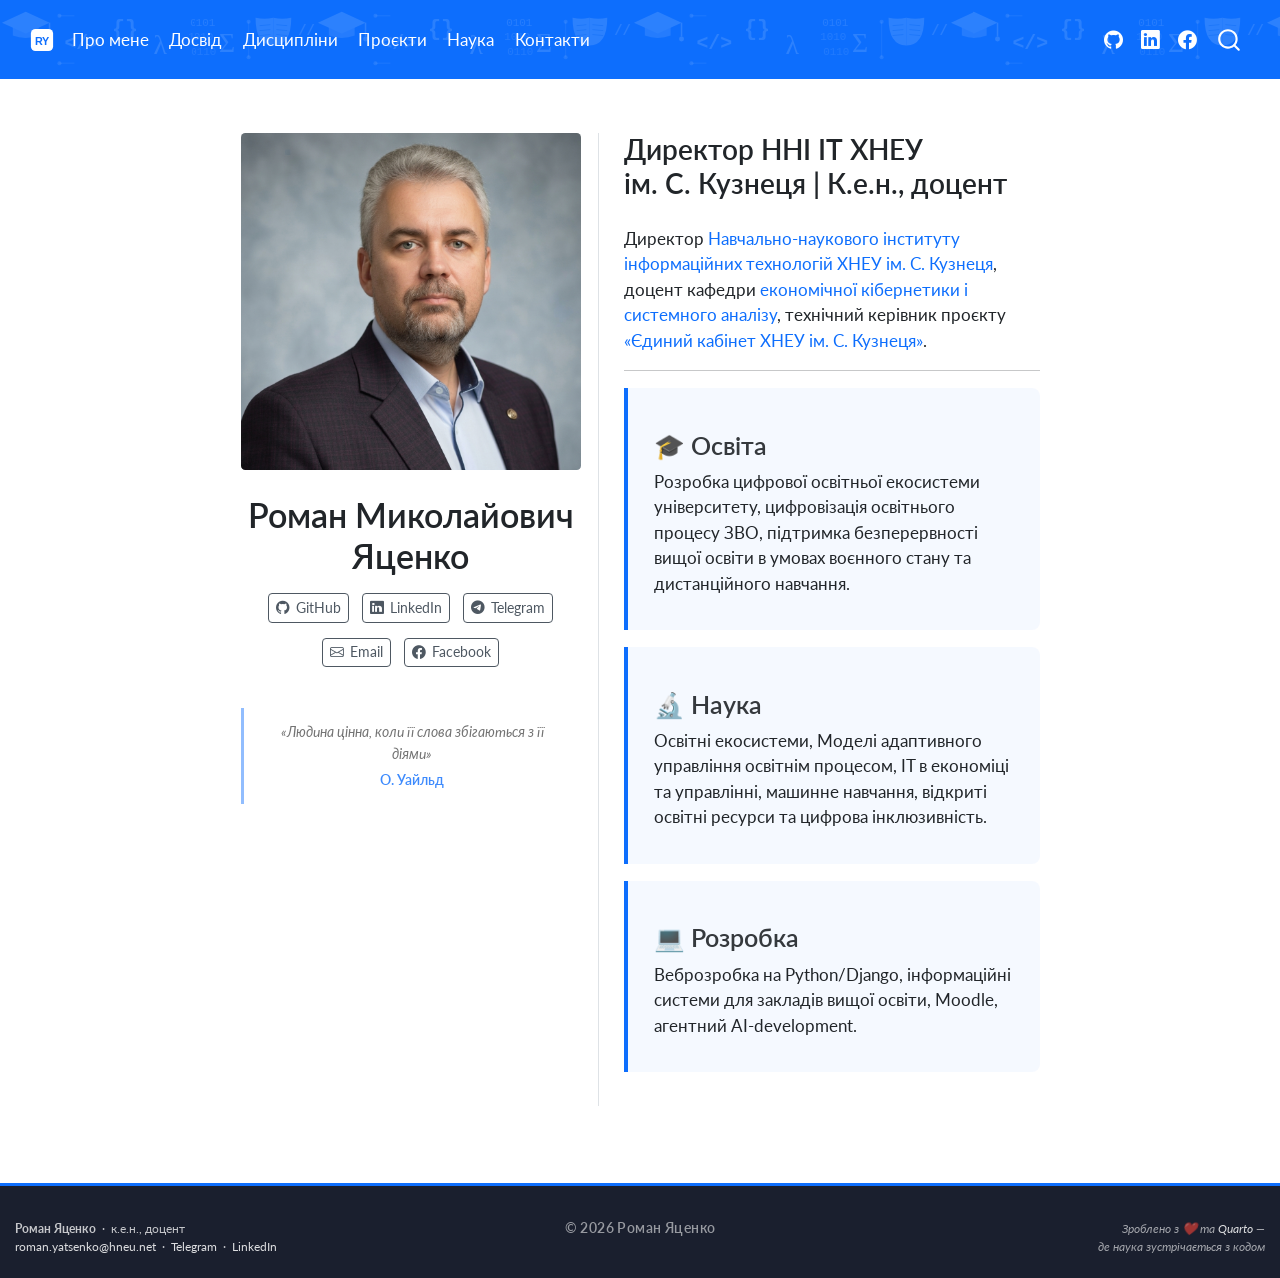
==== index.html @ ebd6c69d "Built site for gh-pages" ====
<!DOCTYPE html>
<html xmlns="http://www.w3.org/1999/xhtml" lang="uk" xml:lang="uk"><head>

<meta charset="utf-8">
<meta name="generator" content="quarto-1.9.37">

<meta name="viewport" content="width=device-width, initial-scale=1.0, user-scalable=yes">


<title>Роман Миколайович Яценко – Роман Яценко</title>
<style>
/* Default styles provided by pandoc.
** See https://pandoc.org/MANUAL.html#variables-for-html for config info.
*/
code{white-space: pre-wrap;}
span.smallcaps{font-variant: small-caps;}
div.columns{display: flex; gap: min(4vw, 1.5em);}
div.column{flex: auto; overflow-x: auto;}
div.hanging-indent{margin-left: 1.5em; text-indent: -1.5em;}
ul.task-list{list-style: none;}
ul.task-list li input[type="checkbox"] {
  width: 0.8em;
  margin: 0 0.8em 0.2em -1em; /* quarto-specific, see https://github.com/quarto-dev/quarto-cli/issues/4556 */ 
  vertical-align: middle;
}
</style>


<script src="site_libs/quarto-nav/quarto-nav.js"></script>
<script src="site_libs/quarto-nav/headroom.min.js"></script>
<script src="site_libs/clipboard/clipboard.min.js"></script>
<script src="site_libs/quarto-search/autocomplete.umd.js"></script>
<script src="site_libs/quarto-search/fuse.min.js"></script>
<script src="site_libs/quarto-search/quarto-search.js"></script>
<meta name="quarto:offset" content="./">
<link href="./images/favicon.ico" rel="icon">
<script src="site_libs/quarto-html/quarto.js" type="module"></script>
<script src="site_libs/quarto-html/tabsets/tabsets.js" type="module"></script>
<script src="site_libs/quarto-html/popper.min.js"></script>
<script src="site_libs/quarto-html/tippy.umd.min.js"></script>
<link href="site_libs/quarto-html/tippy.css" rel="stylesheet">
<link href="site_libs/quarto-html/quarto-syntax-highlighting-e365b28d8a0182811adae2bd819f4b55.css" rel="stylesheet" id="quarto-text-highlighting-styles">
<script src="site_libs/bootstrap/bootstrap.min.js"></script>
<link href="site_libs/bootstrap/bootstrap-icons.css" rel="stylesheet">
<link href="site_libs/bootstrap/bootstrap-8e71f8044c727b47e239a73b9595a0a5.min.css" rel="stylesheet" append-hash="true" id="quarto-bootstrap" data-mode="light">
<script id="quarto-search-options" type="application/json">{
  "location": "navbar",
  "copy-button": false,
  "collapse-after": 3,
  "panel-placement": "end",
  "type": "overlay",
  "limit": 50,
  "keyboard-shortcut": [
    "f",
    "/",
    "s"
  ],
  "show-item-context": false,
  "language": {
    "search-no-results-text": "No results",
    "search-matching-documents-text": "matching documents",
    "search-copy-link-title": "Copy link to search",
    "search-hide-matches-text": "Hide additional matches",
    "search-more-match-text": "more match in this document",
    "search-more-matches-text": "more matches in this document",
    "search-clear-button-title": "Clear",
    "search-text-placeholder": "",
    "search-detached-cancel-button-title": "Cancel",
    "search-submit-button-title": "Submit",
    "search-label": "Search"
  }
}</script>


</head>

<body class="nav-fixed fullcontent quarto-light">

<div id="quarto-search-results"></div>
  <header id="quarto-header" class="headroom fixed-top">
    <nav class="navbar navbar-expand-lg " data-bs-theme="dark">
      <div class="navbar-container container-fluid">
      <div class="navbar-brand-container mx-auto">
    <a href="./index.html" class="navbar-brand navbar-brand-logo">
    <img src="./images/logo.svg" alt="RY" class="navbar-logo light-content">
    <img src="./images/logo.svg" alt="RY" class="navbar-logo dark-content">
    </a>
  </div>
            <div id="quarto-search" class="" title="Search"></div>
          <button class="navbar-toggler" type="button" data-bs-toggle="collapse" data-bs-target="#navbarCollapse" aria-controls="navbarCollapse" role="menu" aria-expanded="false" aria-label="Toggle navigation" onclick="if (window.quartoToggleHeadroom) { window.quartoToggleHeadroom(); }">
  <span class="navbar-toggler-icon"></span>
</button>
          <div class="collapse navbar-collapse" id="navbarCollapse">
            <ul class="navbar-nav navbar-nav-scroll me-auto">
  <li class="nav-item">
    <a class="nav-link active" href="./index.html" aria-current="page"> 
<span class="menu-text">Про мене</span></a>
  </li>  
  <li class="nav-item">
    <a class="nav-link" href="./experience.html"> 
<span class="menu-text">Досвід</span></a>
  </li>  
  <li class="nav-item">
    <a class="nav-link" href="./teaching.html"> 
<span class="menu-text">Дисципліни</span></a>
  </li>  
  <li class="nav-item">
    <a class="nav-link" href="./projects.html"> 
<span class="menu-text">Проєкти</span></a>
  </li>  
  <li class="nav-item">
    <a class="nav-link" href="./science.html"> 
<span class="menu-text">Наука</span></a>
  </li>  
  <li class="nav-item">
    <a class="nav-link" href="./contacts.html"> 
<span class="menu-text">Контакти</span></a>
  </li>  
</ul>
            <ul class="navbar-nav navbar-nav-scroll ms-auto">
  <li class="nav-item compact">
    <a class="nav-link" href="https://github.com/roman-yatsenko"> <i class="bi bi-github" role="img">
</i> 
<span class="menu-text"></span></a>
  </li>  
  <li class="nav-item compact">
    <a class="nav-link" href="https://linkedin.com/in/yatsenkorm"> <i class="bi bi-linkedin" role="img">
</i> 
<span class="menu-text"></span></a>
  </li>  
  <li class="nav-item compact">
    <a class="nav-link" href="https://www.facebook.com/profile.php?id=61576990610124"> <i class="bi bi-facebook" role="img">
</i> 
<span class="menu-text"></span></a>
  </li>  
</ul>
          </div> <!-- /navcollapse -->
            <div class="quarto-navbar-tools">
</div>
      </div> <!-- /container-fluid -->
    </nav>
</header>
<!-- content -->
<div id="quarto-content" class="quarto-container page-columns page-rows-contents page-layout-article page-navbar">
<!-- sidebar -->
<!-- margin-sidebar -->
    
<!-- main -->
<div class="quarto-about-trestles">
  <div class="about-entity">
    <img src="images/avatar_light_site.png" class="about-image
  rounded " style="width: 20em;">
<header id="title-block-header" class="quarto-title-block default">
<div class="quarto-title">
<h1 class="title">Роман Миколайович Яценко</h1>
</div>
<div class="quarto-title-meta">
  </div>
</header>
    <div class="about-links">
  <a href="https://github.com/roman-yatsenko" class="about-link" rel="" target="">
    <i class="bi bi-github"></i>
     <span class="about-link-text">GitHub</span>
  </a>
  <a href="https://linkedin.com/in/yatsenkorm" class="about-link" rel="" target="">
    <i class="bi bi-linkedin"></i>
     <span class="about-link-text">LinkedIn</span>
  </a>
  <a href="https://t.me/YaRo_Kharkiv" class="about-link" rel="" target="">
    <i class="bi bi-telegram"></i>
     <span class="about-link-text">Telegram</span>
  </a>
  <a href="mailto:roman.yatsenko@hneu.net" class="about-link" rel="" target="">
    <i class="bi bi-envelope"></i>
     <span class="about-link-text">Email</span>
  </a>
  <a href="https://www.facebook.com/profile.php?id=61576990610124" class="about-link" rel="" target="">
    <i class="bi bi-facebook"></i>
     <span class="about-link-text">Facebook</span>
  </a>
</div>
  </div>
  <div class="about-contents"><main class="content" id="quarto-document-content">
<div class="sidebar-quote">
<p>«Людина цінна, коли її слова збігаються з її діями»</p>
<p>О. Уайльд</p>
</div>
<script>
document.addEventListener('DOMContentLoaded', function () {
  var quote = document.querySelector('.sidebar-quote');
  var links = document.querySelector('.about-links');
  if (quote && links) {
    links.after(quote);
  }
});
</script>
<section id="директор-нні-іт-хнеу-ім.-с.-кузнеця-к.е.н.-доцент" class="level2">
<h2 data-anchor-id="директор-нні-іт-хнеу-ім.-с.-кузнеця-к.е.н.-доцент">Директор ННІ ІТ ХНЕУ ім.&nbsp;С.&nbsp;Кузнеця | К.е.н., доцент</h2>
<p>Директор <a href="https://it.hneu.edu.ua/">Навчально-наукового інституту інформаційних технологій ХНЕУ ім. С. Кузнеця</a>, доцент кафедри <a href="https://ek.hneu.edu.ua/">економічної кібернетики і системного аналізу</a>, технічний керівник проєкту <a href="./projects.html">«Єдиний кабінет ХНЕУ ім. С. Кузнеця»</a>.</p>
<hr>
<section id="освіта" class="level3 activity-card">
<h3 data-anchor-id="освіта">🎓 Освіта</h3>
<p>Розробка цифрової освітньої екосистеми університету, цифровізація освітнього процесу ЗВО, підтримка безперервності вищої освіти в умовах воєнного стану та дистанційного навчання.</p>
</section>
<section id="наука" class="level3 activity-card">
<h3 data-anchor-id="наука">🔬 Наука</h3>
<p>Освітні екосистеми, Моделі адаптивного управління освітнім процесом, IT в економіці та управлінні, машинне навчання, відкриті освітні ресурси та цифрова інклюзивність.</p>
</section>
<section id="розробка" class="level3 activity-card">
<h3 data-anchor-id="розробка">💻 Розробка</h3>
<p>Веброзробка на Python/Django, інформаційні системи для закладів вищої освіти, Moodle, агентний AI-development.</p>
</section>


</section>
</main></div>
</div>
 <!-- /main -->
<script id="quarto-html-after-body" type="application/javascript">
  window.document.addEventListener("DOMContentLoaded", function (event) {
    const isCodeAnnotation = (el) => {
      for (const clz of el.classList) {
        if (clz.startsWith('code-annotation-')) {                     
          return true;
        }
      }
      return false;
    }
    const onCopySuccess = function(e) {
      // button target
      const button = e.trigger;
      // don't keep focus
      button.blur();
      // flash "checked"
      button.classList.add('code-copy-button-checked');
      var currentTitle = button.getAttribute("title");
      button.setAttribute("title", "Copied!");
      let tooltip;
      if (window.bootstrap) {
        button.setAttribute("data-bs-toggle", "tooltip");
        button.setAttribute("data-bs-placement", "left");
        button.setAttribute("data-bs-title", "Copied!");
        tooltip = new bootstrap.Tooltip(button, 
          { trigger: "manual", 
            customClass: "code-copy-button-tooltip",
            offset: [0, -8]});
        tooltip.show();    
      }
      setTimeout(function() {
        if (tooltip) {
          tooltip.hide();
          button.removeAttribute("data-bs-title");
          button.removeAttribute("data-bs-toggle");
          button.removeAttribute("data-bs-placement");
        }
        button.setAttribute("title", currentTitle);
        button.classList.remove('code-copy-button-checked');
      }, 1000);
      // clear code selection
      e.clearSelection();
    }
    const getTextToCopy = function(trigger) {
      const outerScaffold = trigger.parentElement.cloneNode(true);
      const codeEl = outerScaffold.querySelector('code');
      for (const childEl of codeEl.children) {
        if (isCodeAnnotation(childEl)) {
          childEl.remove();
        }
      }
      return codeEl.innerText;
    }
    const clipboard = new window.ClipboardJS('.code-copy-button:not([data-in-quarto-modal])', {
      text: getTextToCopy
    });
    clipboard.on('success', onCopySuccess);
    if (window.document.getElementById('quarto-embedded-source-code-modal')) {
      const clipboardModal = new window.ClipboardJS('.code-copy-button[data-in-quarto-modal]', {
        text: getTextToCopy,
        container: window.document.getElementById('quarto-embedded-source-code-modal')
      });
      clipboardModal.on('success', onCopySuccess);
    }
      var localhostRegex = new RegExp(/^(?:http|https):\/\/localhost\:?[0-9]*\//);
      var mailtoRegex = new RegExp(/^mailto:/);
        var filterRegex = new RegExp("https:\/\/roman-yatsenko\.github\.io\/");
      var isInternal = (href) => {
          return filterRegex.test(href) || localhostRegex.test(href) || mailtoRegex.test(href);
      }
      // Inspect non-navigation links and adorn them if external
     var links = window.document.querySelectorAll('a[href]:not(.nav-link):not(.navbar-brand):not(.toc-action):not(.sidebar-link):not(.sidebar-item-toggle):not(.pagination-link):not(.no-external):not([aria-hidden]):not(.dropdown-item):not(.quarto-navigation-tool):not(.about-link)');
      for (var i=0; i<links.length; i++) {
        const link = links[i];
        if (!isInternal(link.href)) {
          // undo the damage that might have been done by quarto-nav.js in the case of
          // links that we want to consider external
          if (link.dataset.originalHref !== undefined) {
            link.href = link.dataset.originalHref;
          }
        }
      }
    function tippyHover(el, contentFn, onTriggerFn, onUntriggerFn) {
      const config = {
        allowHTML: true,
        maxWidth: 500,
        delay: 100,
        arrow: false,
        appendTo: function(el) {
            return el.parentElement;
        },
        interactive: true,
        interactiveBorder: 10,
        theme: 'quarto',
        placement: 'bottom-start',
      };
      if (contentFn) {
        config.content = contentFn;
      }
      if (onTriggerFn) {
        config.onTrigger = onTriggerFn;
      }
      if (onUntriggerFn) {
        config.onUntrigger = onUntriggerFn;
      }
      window.tippy(el, config); 
    }
    const noterefs = window.document.querySelectorAll('a[role="doc-noteref"]');
    for (var i=0; i<noterefs.length; i++) {
      const ref = noterefs[i];
      tippyHover(ref, function() {
        // use id or data attribute instead here
        let href = ref.getAttribute('data-footnote-href') || ref.getAttribute('href');
        try { href = new URL(href).hash; } catch {}
        const id = href.replace(/^#\/?/, "");
        const note = window.document.getElementById(id);
        if (note) {
          return note.innerHTML;
        } else {
          return "";
        }
      });
    }
    const xrefs = window.document.querySelectorAll('a.quarto-xref');
    const processXRef = (id, note) => {
      // Strip column container classes
      const stripColumnClz = (el) => {
        el.classList.remove("page-full", "page-columns");
        if (el.children) {
          for (const child of el.children) {
            stripColumnClz(child);
          }
        }
      }
      stripColumnClz(note)
      if (id === null || id.startsWith('sec-')) {
        // Special case sections, only their first couple elements
        const container = document.createElement("div");
        if (note.children && note.children.length > 2) {
          container.appendChild(note.children[0].cloneNode(true));
          for (let i = 1; i < note.children.length; i++) {
            const child = note.children[i];
            if (child.tagName === "P" && child.innerText === "") {
              continue;
            } else {
              container.appendChild(child.cloneNode(true));
              break;
            }
          }
          if (window.Quarto?.typesetMath) {
            window.Quarto.typesetMath(container);
          }
          return container.innerHTML
        } else {
          if (window.Quarto?.typesetMath) {
            window.Quarto.typesetMath(note);
          }
          return note.innerHTML;
        }
      } else {
        // Remove any anchor links if they are present
        const anchorLink = note.querySelector('a.anchorjs-link');
        if (anchorLink) {
          anchorLink.remove();
        }
        if (window.Quarto?.typesetMath) {
          window.Quarto.typesetMath(note);
        }
        if (note.classList.contains("callout")) {
          return note.outerHTML;
        } else {
          return note.innerHTML;
        }
      }
    }
    for (var i=0; i<xrefs.length; i++) {
      const xref = xrefs[i];
      tippyHover(xref, undefined, function(instance) {
        instance.disable();
        let url = xref.getAttribute('href');
        let hash = undefined; 
        if (url.startsWith('#')) {
          hash = url;
        } else {
          try { hash = new URL(url).hash; } catch {}
        }
        if (hash) {
          const id = hash.replace(/^#\/?/, "");
          const note = window.document.getElementById(id);
          if (note !== null) {
            try {
              const html = processXRef(id, note.cloneNode(true));
              instance.setContent(html);
            } finally {
              instance.enable();
              instance.show();
            }
          } else {
            // See if we can fetch this
            fetch(url.split('#')[0])
            .then(res => res.text())
            .then(html => {
              const parser = new DOMParser();
              const htmlDoc = parser.parseFromString(html, "text/html");
              const note = htmlDoc.getElementById(id);
              if (note !== null) {
                const html = processXRef(id, note);
                instance.setContent(html);
              } 
            }).finally(() => {
              instance.enable();
              instance.show();
            });
          }
        } else {
          // See if we can fetch a full url (with no hash to target)
          // This is a special case and we should probably do some content thinning / targeting
          fetch(url)
          .then(res => res.text())
          .then(html => {
            const parser = new DOMParser();
            const htmlDoc = parser.parseFromString(html, "text/html");
            const note = htmlDoc.querySelector('main.content');
            if (note !== null) {
              // This should only happen for chapter cross references
              // (since there is no id in the URL)
              // remove the first header
              if (note.children.length > 0 && note.children[0].tagName === "HEADER") {
                note.children[0].remove();
              }
              const html = processXRef(null, note);
              instance.setContent(html);
            } 
          }).finally(() => {
            instance.enable();
            instance.show();
          });
        }
      }, function(instance) {
      });
    }
        let selectedAnnoteEl;
        const selectorForAnnotation = ( cell, annotation) => {
          let cellAttr = 'data-code-cell="' + cell + '"';
          let lineAttr = 'data-code-annotation="' +  annotation + '"';
          const selector = 'span[' + cellAttr + '][' + lineAttr + ']';
          return selector;
        }
        const selectCodeLines = (annoteEl) => {
          const doc = window.document;
          const targetCell = annoteEl.getAttribute("data-target-cell");
          const targetAnnotation = annoteEl.getAttribute("data-target-annotation");
          const annoteSpan = window.document.querySelector(selectorForAnnotation(targetCell, targetAnnotation));
          const lines = annoteSpan.getAttribute("data-code-lines").split(",");
          const lineIds = lines.map((line) => {
            return targetCell + "-" + line;
          })
          let top = null;
          let height = null;
          let parent = null;
          if (lineIds.length > 0) {
              //compute the position of the single el (top and bottom and make a div)
              const el = window.document.getElementById(lineIds[0]);
              top = el.offsetTop;
              height = el.offsetHeight;
              parent = el.parentElement.parentElement;
            if (lineIds.length > 1) {
              const lastEl = window.document.getElementById(lineIds[lineIds.length - 1]);
              const bottom = lastEl.offsetTop + lastEl.offsetHeight;
              height = bottom - top;
            }
            if (top !== null && height !== null && parent !== null) {
              // cook up a div (if necessary) and position it 
              let div = window.document.getElementById("code-annotation-line-highlight");
              if (div === null) {
                div = window.document.createElement("div");
                div.setAttribute("id", "code-annotation-line-highlight");
                div.style.position = 'absolute';
                parent.appendChild(div);
              }
              div.style.top = top - 2 + "px";
              div.style.height = height + 4 + "px";
              div.style.left = 0;
              let gutterDiv = window.document.getElementById("code-annotation-line-highlight-gutter");
              if (gutterDiv === null) {
                gutterDiv = window.document.createElement("div");
                gutterDiv.setAttribute("id", "code-annotation-line-highlight-gutter");
                gutterDiv.style.position = 'absolute';
                const codeCell = window.document.getElementById(targetCell);
                const gutter = codeCell.querySelector('.code-annotation-gutter');
                gutter.appendChild(gutterDiv);
              }
              gutterDiv.style.top = top - 2 + "px";
              gutterDiv.style.height = height + 4 + "px";
            }
            selectedAnnoteEl = annoteEl;
          }
        };
        const unselectCodeLines = () => {
          const elementsIds = ["code-annotation-line-highlight", "code-annotation-line-highlight-gutter"];
          elementsIds.forEach((elId) => {
            const div = window.document.getElementById(elId);
            if (div) {
              div.remove();
            }
          });
          selectedAnnoteEl = undefined;
        };
          // Handle positioning of the toggle
      window.addEventListener(
        "resize",
        throttle(() => {
          elRect = undefined;
          if (selectedAnnoteEl) {
            selectCodeLines(selectedAnnoteEl);
          }
        }, 10)
      );
      function throttle(fn, ms) {
      let throttle = false;
      let timer;
        return (...args) => {
          if(!throttle) { // first call gets through
              fn.apply(this, args);
              throttle = true;
          } else { // all the others get throttled
              if(timer) clearTimeout(timer); // cancel #2
              timer = setTimeout(() => {
                fn.apply(this, args);
                timer = throttle = false;
              }, ms);
          }
        };
      }
        // Attach click handler to the DT
        const annoteDls = window.document.querySelectorAll('dt[data-target-cell]');
        for (const annoteDlNode of annoteDls) {
          annoteDlNode.addEventListener('click', (event) => {
            const clickedEl = event.target;
            if (clickedEl !== selectedAnnoteEl) {
              unselectCodeLines();
              const activeEl = window.document.querySelector('dt[data-target-cell].code-annotation-active');
              if (activeEl) {
                activeEl.classList.remove('code-annotation-active');
              }
              selectCodeLines(clickedEl);
              clickedEl.classList.add('code-annotation-active');
            } else {
              // Unselect the line
              unselectCodeLines();
              clickedEl.classList.remove('code-annotation-active');
            }
          });
        }
    const findCites = (el) => {
      const parentEl = el.parentElement;
      if (parentEl) {
        const cites = parentEl.dataset.cites;
        if (cites) {
          return {
            el,
            cites: cites.split(' ')
          };
        } else {
          return findCites(el.parentElement)
        }
      } else {
        return undefined;
      }
    };
    var bibliorefs = window.document.querySelectorAll('a[role="doc-biblioref"]');
    for (var i=0; i<bibliorefs.length; i++) {
      const ref = bibliorefs[i];
      const citeInfo = findCites(ref);
      if (citeInfo) {
        tippyHover(citeInfo.el, function() {
          var popup = window.document.createElement('div');
          citeInfo.cites.forEach(function(cite) {
            var citeDiv = window.document.createElement('div');
            citeDiv.classList.add('hanging-indent');
            citeDiv.classList.add('csl-entry');
            var biblioDiv = window.document.getElementById('ref-' + cite);
            if (biblioDiv) {
              citeDiv.innerHTML = biblioDiv.innerHTML;
            }
            popup.appendChild(citeDiv);
          });
          return popup.innerHTML;
        });
      }
    }
  });
  </script>
</div> <!-- /content -->
<footer class="footer">
  <div class="nav-footer">
    <div class="nav-footer-left">
<p><strong>Роман Яценко</strong> &nbsp;·&nbsp; к.е.н., доцент <br> <a href="mailto:roman.yatsenko@hneu.net">roman.yatsenko@hneu.net</a> &nbsp;·&nbsp; <a href="https://t.me/YaRo_Kharkiv">Telegram</a> &nbsp;·&nbsp; <a href="https://linkedin.com/in/yatsenkorm">LinkedIn</a></p>
</div>   
    <div class="nav-footer-center">
<p>© 2026 Роман Яценко</p>
</div>
    <div class="nav-footer-right">
<p>Зроблено з ❤️ та <a href="https://quarto.org">Quarto</a> —<br>
<em>де наука зустрічається з кодом</em></p>
</div>
  </div>
</footer>




</body></html>
---- site_libs/quarto-html/tippy.css ----
.tippy-box[data-animation=fade][data-state=hidden]{opacity:0}[data-tippy-root]{max-width:calc(100vw - 10px)}.tippy-box{position:relative;background-color:#333;color:#fff;border-radius:4px;font-size:14px;line-height:1.4;white-space:normal;outline:0;transition-property:transform,visibility,opacity}.tippy-box[data-placement^=top]>.tippy-arrow{bottom:0}.tippy-box[data-placement^=top]>.tippy-arrow:before{bottom:-7px;left:0;border-width:8px 8px 0;border-top-color:initial;transform-origin:center top}.tippy-box[data-placement^=bottom]>.tippy-arrow{top:0}.tippy-box[data-placement^=bottom]>.tippy-arrow:before{top:-7px;left:0;border-width:0 8px 8px;border-bottom-color:initial;transform-origin:center bottom}.tippy-box[data-placement^=left]>.tippy-arrow{right:0}.tippy-box[data-placement^=left]>.tippy-arrow:before{border-width:8px 0 8px 8px;border-left-color:initial;right:-7px;transform-origin:center left}.tippy-box[data-placement^=right]>.tippy-arrow{left:0}.tippy-box[data-placement^=right]>.tippy-arrow:before{left:-7px;border-width:8px 8px 8px 0;border-right-color:initial;transform-origin:center right}.tippy-box[data-inertia][data-state=visible]{transition-timing-function:cubic-bezier(.54,1.5,.38,1.11)}.tippy-arrow{width:16px;height:16px;color:#333}.tippy-arrow:before{content:"";position:absolute;border-color:transparent;border-style:solid}.tippy-content{position:relative;padding:5px 9px;z-index:1}
---- site_libs/quarto-html/quarto-syntax-highlighting-e365b28d8a0182811adae2bd819f4b55.css ----
/* quarto syntax highlight colors */
:root {
  --quarto-hl-ot-color: #003B4F;
  --quarto-hl-at-color: #657422;
  --quarto-hl-ss-color: #20794D;
  --quarto-hl-an-color: #5E5E5E;
  --quarto-hl-fu-color: #4758AB;
  --quarto-hl-st-color: #20794D;
  --quarto-hl-cf-color: #003B4F;
  --quarto-hl-op-color: #5E5E5E;
  --quarto-hl-er-color: #AD0000;
  --quarto-hl-bn-color: #AD0000;
  --quarto-hl-al-color: #AD0000;
  --quarto-hl-va-color: #111111;
  --quarto-hl-bu-color: inherit;
  --quarto-hl-ex-color: inherit;
  --quarto-hl-pp-color: #AD0000;
  --quarto-hl-in-color: #5E5E5E;
  --quarto-hl-vs-color: #20794D;
  --quarto-hl-wa-color: #5E5E5E;
  --quarto-hl-do-color: #5E5E5E;
  --quarto-hl-im-color: #00769E;
  --quarto-hl-ch-color: #20794D;
  --quarto-hl-dt-color: #AD0000;
  --quarto-hl-fl-color: #AD0000;
  --quarto-hl-co-color: #5E5E5E;
  --quarto-hl-cv-color: #5E5E5E;
  --quarto-hl-cn-color: #8f5902;
  --quarto-hl-sc-color: #5E5E5E;
  --quarto-hl-dv-color: #AD0000;
  --quarto-hl-kw-color: #003B4F;
}

/* other quarto variables */
:root {
  --quarto-font-monospace: "JetBrains Mono", "Fira Code", monospace;
}

/* syntax highlight based on Pandoc's rules */
pre > code.sourceCode > span {
  color: #003B4F;
}

code.sourceCode > span {
  color: #003B4F;
}

div.sourceCode,
div.sourceCode pre.sourceCode {
  color: #003B4F;
}

/* Normal */
code span {
  color: #003B4F;
}

/* Alert */
code span.al {
  color: #AD0000;
  font-style: inherit;
}

/* Annotation */
code span.an {
  color: #5E5E5E;
  font-style: inherit;
}

/* Attribute */
code span.at {
  color: #657422;
  font-style: inherit;
}

/* BaseN */
code span.bn {
  color: #AD0000;
  font-style: inherit;
}

/* BuiltIn */
code span.bu {
  font-style: inherit;
}

/* ControlFlow */
code span.cf {
  color: #003B4F;
  font-weight: bold;
  font-style: inherit;
}

/* Char */
code span.ch {
  color: #20794D;
  font-style: inherit;
}

/* Constant */
code span.cn {
  color: #8f5902;
  font-style: inherit;
}

/* Comment */
code span.co {
  color: #5E5E5E;
  font-style: inherit;
}

/* CommentVar */
code span.cv {
  color: #5E5E5E;
  font-style: italic;
}

/* Documentation */
code span.do {
  color: #5E5E5E;
  font-style: italic;
}

/* DataType */
code span.dt {
  color: #AD0000;
  font-style: inherit;
}

/* DecVal */
code span.dv {
  color: #AD0000;
  font-style: inherit;
}

/* Error */
code span.er {
  color: #AD0000;
  font-style: inherit;
}

/* Extension */
code span.ex {
  font-style: inherit;
}

/* Float */
code span.fl {
  color: #AD0000;
  font-style: inherit;
}

/* Function */
code span.fu {
  color: #4758AB;
  font-style: inherit;
}

/* Import */
code span.im {
  color: #00769E;
  font-style: inherit;
}

/* Information */
code span.in {
  color: #5E5E5E;
  font-style: inherit;
}

/* Keyword */
code span.kw {
  color: #003B4F;
  font-weight: bold;
  font-style: inherit;
}

/* Operator */
code span.op {
  color: #5E5E5E;
  font-style: inherit;
}

/* Other */
code span.ot {
  color: #003B4F;
  font-style: inherit;
}

/* Preprocessor */
code span.pp {
  color: #AD0000;
  font-style: inherit;
}

/* SpecialChar */
code span.sc {
  color: #5E5E5E;
  font-style: inherit;
}

/* SpecialString */
code span.ss {
  color: #20794D;
  font-style: inherit;
}

/* String */
code span.st {
  color: #20794D;
  font-style: inherit;
}

/* Variable */
code span.va {
  color: #111111;
  font-style: inherit;
}

/* VerbatimString */
code span.vs {
  color: #20794D;
  font-style: inherit;
}

/* Warning */
code span.wa {
  color: #5E5E5E;
  font-style: italic;
}

.prevent-inlining {
  content: "</";
}

/*# sourceMappingURL=04a41eb14252fc59892e6f490cfc3b4d.css.map */
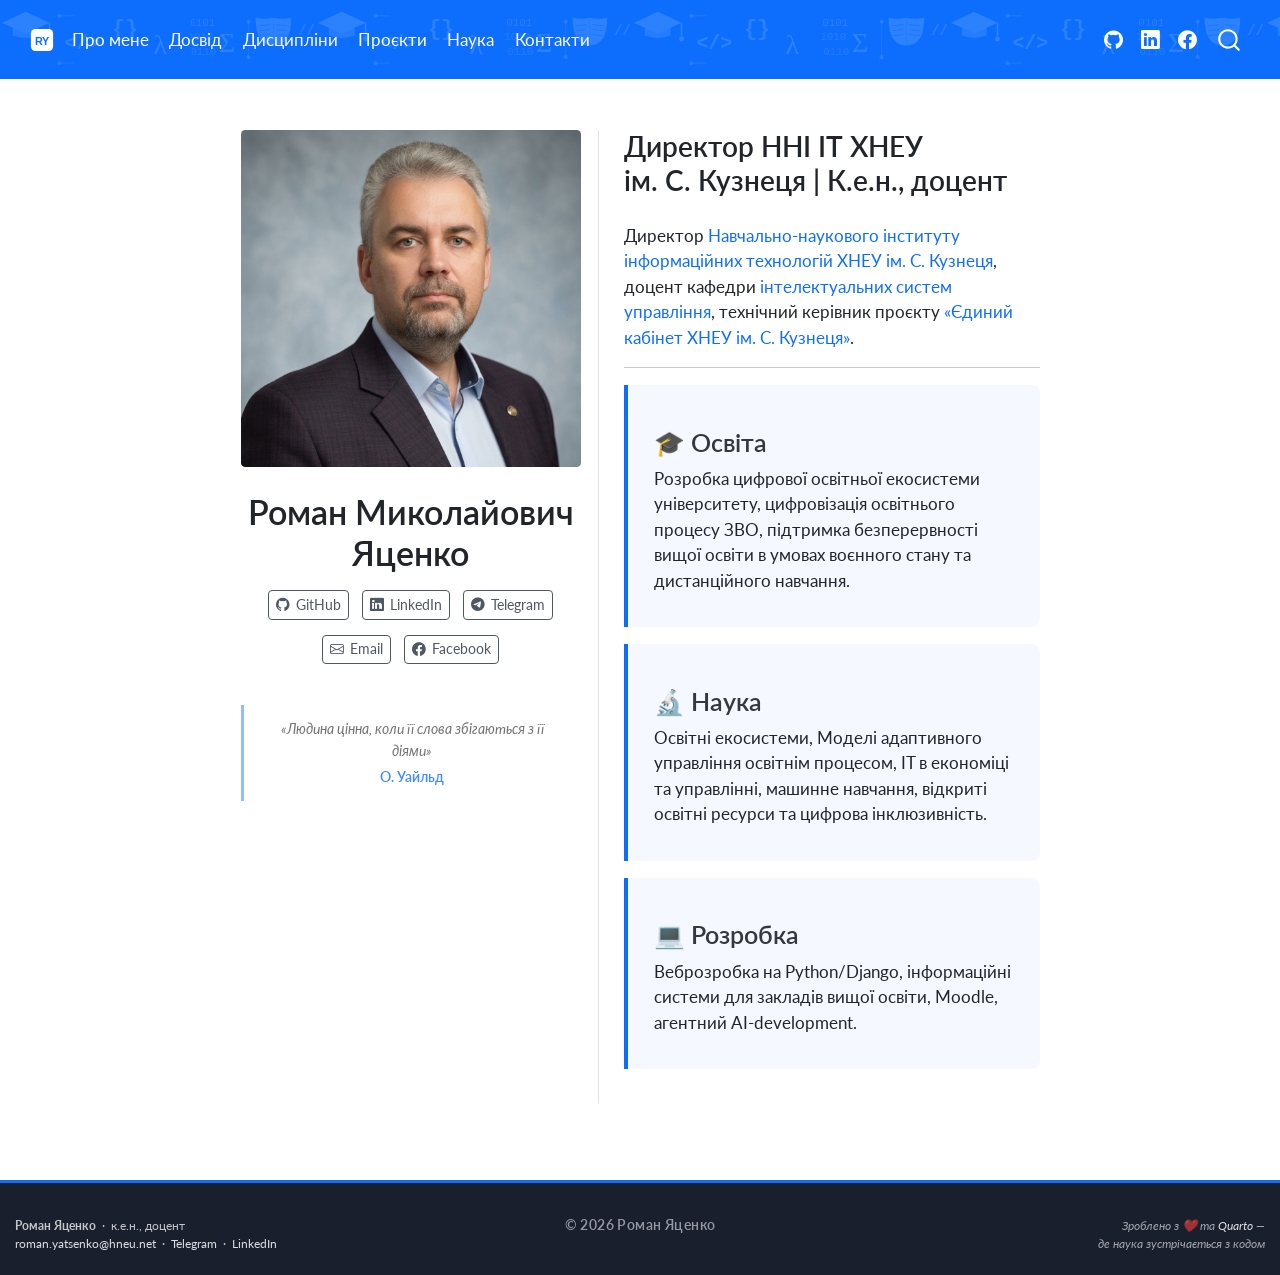
==== commit efb03642: "Built site for gh-pages" ====
--- a/index.html
+++ b/index.html
@@ -2,7 +2,7 @@
 <html xmlns="http://www.w3.org/1999/xhtml" lang="uk" xml:lang="uk"><head>
 
 <meta charset="utf-8">
-<meta name="generator" content="quarto-1.9.37">
+<meta name="generator" content="quarto-1.11.9">
 
 <meta name="viewport" content="width=device-width, initial-scale=1.0, user-scalable=yes">
 
@@ -12,10 +12,13 @@
 /* Default styles provided by pandoc.
 ** See https://pandoc.org/MANUAL.html#variables-for-html for config info.
 */
-code{white-space: pre-wrap;}
 span.smallcaps{font-variant: small-caps;}
-div.columns{display: flex; gap: min(4vw, 1.5em);}
-div.column{flex: auto; overflow-x: auto;}
+div.columns{display: flex; gap: 1.5em;}
+div.column{flex: auto;}
+@media screen {
+div.columns{gap: min(4vw, 1.5em);}
+div.column{overflow-x: auto;}
+}
 div.hanging-indent{margin-left: 1.5em; text-indent: -1.5em;}
 ul.task-list{list-style: none;}
 ul.task-list li input[type="checkbox"] {
@@ -36,13 +39,14 @@
 <link href="./images/favicon.ico" rel="icon">
 <script src="site_libs/quarto-html/quarto.js" type="module"></script>
 <script src="site_libs/quarto-html/tabsets/tabsets.js" type="module"></script>
+<script src="site_libs/quarto-html/scrollable-regions/scrollable-regions.js" type="module"></script>
 <script src="site_libs/quarto-html/popper.min.js"></script>
 <script src="site_libs/quarto-html/tippy.umd.min.js"></script>
 <link href="site_libs/quarto-html/tippy.css" rel="stylesheet">
-<link href="site_libs/quarto-html/quarto-syntax-highlighting-e365b28d8a0182811adae2bd819f4b55.css" rel="stylesheet" id="quarto-text-highlighting-styles">
+<link href="site_libs/quarto-html/quarto-syntax-highlighting-0b983791fd02a84ab17c6cf8e5c4fb5d.css" rel="stylesheet" id="quarto-text-highlighting-styles">
 <script src="site_libs/bootstrap/bootstrap.min.js"></script>
 <link href="site_libs/bootstrap/bootstrap-icons.css" rel="stylesheet">
-<link href="site_libs/bootstrap/bootstrap-8e71f8044c727b47e239a73b9595a0a5.min.css" rel="stylesheet" append-hash="true" id="quarto-bootstrap" data-mode="light">
+<link href="site_libs/bootstrap/bootstrap-4b6283bc36794a69f3215ae0399c99f9.min.css" rel="stylesheet" append-hash="true" id="quarto-bootstrap" data-mode="light">
 <script id="quarto-search-options" type="application/json">{
   "location": "navbar",
   "copy-button": false,
@@ -74,11 +78,11 @@
 
 </head>
 
-<body class="nav-fixed fullcontent quarto-light">
+<body class="nav-fixed fullcontent quarto-light"><a id="quarto-skip-link" class="visually-hidden-focusable" href="#quarto-document-content">Skip to main content</a>
 
 <div id="quarto-search-results"></div>
   <header id="quarto-header" class="headroom fixed-top">
-    <nav class="navbar navbar-expand-lg " data-bs-theme="dark">
+    <nav class="navbar navbar-expand-lg " data-bs-theme="dark" aria-label="Site">
       <div class="navbar-container container-fluid">
       <div class="navbar-brand-container mx-auto">
     <a href="./index.html" class="navbar-brand navbar-brand-logo">
@@ -86,8 +90,7 @@
     <img src="./images/logo.svg" alt="RY" class="navbar-logo dark-content">
     </a>
   </div>
-            <div id="quarto-search" class="" title="Search"></div>
-          <button class="navbar-toggler" type="button" data-bs-toggle="collapse" data-bs-target="#navbarCollapse" aria-controls="navbarCollapse" role="menu" aria-expanded="false" aria-label="Toggle navigation" onclick="if (window.quartoToggleHeadroom) { window.quartoToggleHeadroom(); }">
+          <button class="navbar-toggler" type="button" data-bs-toggle="collapse" data-bs-target="#navbarCollapse" aria-controls="navbarCollapse" aria-expanded="false" aria-label="Toggle navigation" onclick="if (window.quartoToggleHeadroom) { window.quartoToggleHeadroom(); }">
   <span class="navbar-toggler-icon"></span>
 </button>
           <div class="collapse navbar-collapse" id="navbarCollapse">
@@ -137,6 +140,7 @@
           </div> <!-- /navcollapse -->
             <div class="quarto-navbar-tools">
 </div>
+            <div id="quarto-search" class="" title="Search"></div>
       </div> <!-- /container-fluid -->
     </nav>
 </header>
@@ -180,7 +184,7 @@
   </a>
 </div>
   </div>
-  <div class="about-contents"><main class="content" id="quarto-document-content">
+  <div class="about-contents"><main class="content" id="quarto-document-content" tabindex="-1">
 <div class="sidebar-quote">
 <p>«Людина цінна, коли її слова збігаються з її діями»</p>
 <p>О. Уайльд</p>
@@ -196,7 +200,7 @@
 </script>
 <section id="директор-нні-іт-хнеу-ім.-с.-кузнеця-к.е.н.-доцент" class="level2">
 <h2 data-anchor-id="директор-нні-іт-хнеу-ім.-с.-кузнеця-к.е.н.-доцент">Директор ННІ ІТ ХНЕУ ім.&nbsp;С.&nbsp;Кузнеця | К.е.н., доцент</h2>
-<p>Директор <a href="https://it.hneu.edu.ua/">Навчально-наукового інституту інформаційних технологій ХНЕУ ім. С. Кузнеця</a>, доцент кафедри <a href="https://ek.hneu.edu.ua/">економічної кібернетики і системного аналізу</a>, технічний керівник проєкту <a href="./projects.html">«Єдиний кабінет ХНЕУ ім. С. Кузнеця»</a>.</p>
+<p>Директор <a href="https://it.hneu.edu.ua/">Навчально-наукового інституту інформаційних технологій ХНЕУ ім. С. Кузнеця</a>, доцент кафедри <a href="https://isu.hneu.edu.ua/">інтелектуальних систем управління</a>, технічний керівник проєкту <a href="./projects.html">«Єдиний кабінет ХНЕУ ім. С. Кузнеця»</a>.</p>
 <hr>
 <section id="освіта" class="level3 activity-card">
 <h3 data-anchor-id="освіта">🎓 Освіта</h3>
@@ -210,6 +214,7 @@
 <h3 data-anchor-id="розробка">💻 Розробка</h3>
 <p>Веброзробка на Python/Django, інформаційні системи для закладів вищої освіти, Moodle, агентний AI-development.</p>
 </section>
+<script src="https://cdn.shukai.ai/widget.js" data-key="lGi_SHey3qiFWB5E4t59j0dHcE7MZX7IjPTw_h333bQ" data-code="default" data-agent-base="https://agent.shukai.ai" async=""></script>
 
 
 </section>
@@ -287,7 +292,8 @@
           return filterRegex.test(href) || localhostRegex.test(href) || mailtoRegex.test(href);
       }
       // Inspect non-navigation links and adorn them if external
-     var links = window.document.querySelectorAll('a[href]:not(.nav-link):not(.navbar-brand):not(.toc-action):not(.sidebar-link):not(.sidebar-item-toggle):not(.pagination-link):not(.no-external):not([aria-hidden]):not(.dropdown-item):not(.quarto-navigation-tool):not(.about-link)');
+      window.quartoDecorateExternalLinks = function (root) {
+     var links = (root || window.document).querySelectorAll('a[href]:not(.nav-link):not(.navbar-brand):not(.toc-action):not(.sidebar-link):not(.sidebar-item-toggle):not(.pagination-link):not(.no-external):not([aria-hidden]):not(.dropdown-item):not(.quarto-navigation-tool):not(.about-link)');
       for (var i=0; i<links.length; i++) {
         const link = links[i];
         if (!isInternal(link.href)) {
@@ -296,8 +302,69 @@
           if (link.dataset.originalHref !== undefined) {
             link.href = link.dataset.originalHref;
           }
-        }
-      }
+          if (!link.classList.contains('no-external-icon')) {
+          }
+        }
+      }
+      };
+      window.quartoDecorateExternalLinks(window.document);
+    // Esc closes the popup (WCAG 1.4.13) and focus leaving both trigger and
+    // popup closes it (WCAG 2.4.11); tippy handles neither for interactive popups.
+    const hideOnEscAndFocusOut = {
+      name: 'hideOnEscAndFocusOut',
+      defaultValue: true,
+      fn(instance) {
+        const dismiss = () => {
+          // A show scheduled by the trigger delay would otherwise reopen it
+          instance.clearDelayTimeouts();
+          instance.hide();
+        };
+        const onKeyDown = (event) => {
+          if (event.key !== 'Escape') {
+            return;
+          }
+          // Keep Esc from also reaching page handlers (e.g. reveal.js overview),
+          // except an open reveal.js slide menu, which Esc should close too.
+          // The menu handles keys only when its keyboard option is on.
+          const menuHandlesEsc = window.Reveal?.getPlugin?.('menu')?.isOpen() &&
+            window.Reveal.getConfig().menu?.keyboard !== false;
+          if (!menuHandlesEsc) {
+            event.stopPropagation();
+          }
+          if (instance.popper.contains(window.document.activeElement)) {
+            // Disabled while refocusing so the focus trigger does not reopen it
+            instance.disable();
+            instance.reference.focus();
+            instance.enable();
+          }
+          dismiss();
+        };
+        const onFocusOut = (event) => {
+          const target = event.relatedTarget;
+          if (target && !instance.reference.contains(target) &&
+              !instance.popper.contains(target)) {
+            dismiss();
+          }
+        };
+        // On the trigger too: a click trigger (code-annotations: select) has no
+        // blur handling. Attached for the instance's lifetime so leaving the
+        // trigger also cancels a show still pending on the trigger delay.
+        instance.reference.addEventListener('focusout', onFocusOut);
+        return {
+          onShow() {
+            window.document.addEventListener('keydown', onKeyDown, true);
+            instance.popper.addEventListener('focusout', onFocusOut);
+          },
+          onHide() {
+            window.document.removeEventListener('keydown', onKeyDown, true);
+            instance.popper.removeEventListener('focusout', onFocusOut);
+          },
+          onDestroy() {
+            instance.reference.removeEventListener('focusout', onFocusOut);
+          },
+        };
+      },
+    };
     function tippyHover(el, contentFn, onTriggerFn, onUntriggerFn) {
       const config = {
         allowHTML: true,
@@ -311,6 +378,7 @@
         interactiveBorder: 10,
         theme: 'quarto',
         placement: 'bottom-start',
+        plugins: [hideOnEscAndFocusOut],
       };
       if (contentFn) {
         config.content = contentFn;
@@ -473,44 +541,54 @@
           const lineIds = lines.map((line) => {
             return targetCell + "-" + line;
           })
-          let top = null;
-          let height = null;
-          let parent = null;
+          // Each band is positioned against its own containing block, which is
+          // not the offsetParent of the lines, so place it from client rects.
+          const placeBand = (band, firstEl, lastEl, codeBlock) => {
+            const container = band.offsetParent;
+            if (container === null) {
+              return;
+            }
+            const containerRect = container.getBoundingClientRect();
+            // Reveal.js scales slides with a transform, so convert client
+            // pixels back to the CSS pixels of the container.
+            const scale = containerRect.height / container.offsetHeight || 1;
+            const firstRect = firstEl.getBoundingClientRect();
+            const lastRect = lastEl.getBoundingClientRect();
+            const top = (firstRect.top - containerRect.top) / scale - container.clientTop + container.scrollTop;
+            const height = (lastRect.bottom - firstRect.top) / scale;
+            band.style.top = top - 2 + "px";
+            band.style.height = height + 4 + "px";
+            if (codeBlock) {
+              // Without the copy button wrapper, the containing block is wider
+              // than the code block, so span the code block explicitly.
+              const blockRect = codeBlock.getBoundingClientRect();
+              band.style.left = (blockRect.left - containerRect.left) / scale - container.clientLeft + container.scrollLeft + "px";
+              band.style.width = blockRect.width / scale + "px";
+            }
+          };
           if (lineIds.length > 0) {
-              //compute the position of the single el (top and bottom and make a div)
-              const el = window.document.getElementById(lineIds[0]);
-              top = el.offsetTop;
-              height = el.offsetHeight;
-              parent = el.parentElement.parentElement;
-            if (lineIds.length > 1) {
-              const lastEl = window.document.getElementById(lineIds[lineIds.length - 1]);
-              const bottom = lastEl.offsetTop + lastEl.offsetHeight;
-              height = bottom - top;
-            }
-            if (top !== null && height !== null && parent !== null) {
-              // cook up a div (if necessary) and position it 
-              let div = window.document.getElementById("code-annotation-line-highlight");
-              if (div === null) {
-                div = window.document.createElement("div");
-                div.setAttribute("id", "code-annotation-line-highlight");
-                div.style.position = 'absolute';
-                parent.appendChild(div);
-              }
-              div.style.top = top - 2 + "px";
-              div.style.height = height + 4 + "px";
-              div.style.left = 0;
-              let gutterDiv = window.document.getElementById("code-annotation-line-highlight-gutter");
-              if (gutterDiv === null) {
-                gutterDiv = window.document.createElement("div");
-                gutterDiv.setAttribute("id", "code-annotation-line-highlight-gutter");
-                gutterDiv.style.position = 'absolute';
-                const codeCell = window.document.getElementById(targetCell);
-                const gutter = codeCell.querySelector('.code-annotation-gutter');
-                gutter.appendChild(gutterDiv);
-              }
-              gutterDiv.style.top = top - 2 + "px";
-              gutterDiv.style.height = height + 4 + "px";
-            }
+            const el = window.document.getElementById(lineIds[0]);
+            const lastEl = window.document.getElementById(lineIds[lineIds.length - 1]);
+            const parent = el.parentElement.parentElement;
+            // cook up a div (if necessary) and position it
+            let div = window.document.getElementById("code-annotation-line-highlight");
+            if (div === null) {
+              div = window.document.createElement("div");
+              div.setAttribute("id", "code-annotation-line-highlight");
+              div.style.position = 'absolute';
+              parent.appendChild(div);
+            }
+            placeBand(div, el, lastEl, parent.closest("div.sourceCode") || parent);
+            let gutterDiv = window.document.getElementById("code-annotation-line-highlight-gutter");
+            if (gutterDiv === null) {
+              gutterDiv = window.document.createElement("div");
+              gutterDiv.setAttribute("id", "code-annotation-line-highlight-gutter");
+              gutterDiv.style.position = 'absolute';
+              const codeCell = window.document.getElementById(targetCell);
+              const gutter = codeCell.querySelector('.code-annotation-gutter');
+              gutter.appendChild(gutterDiv);
+            }
+            placeBand(gutterDiv, el, lastEl);
             selectedAnnoteEl = annoteEl;
           }
         };
@@ -609,6 +687,9 @@
     }
   });
   </script>
+  <script type="application/javascript">
+  window.quartoScrollableRegionsLabels = {"code":"Scrollable code","output":"Scrollable output"};
+  </script>
 </div> <!-- /content -->
 <footer class="footer">
   <div class="nav-footer">
--- a/site_libs/quarto-html/quarto-syntax-highlighting-0b983791fd02a84ab17c6cf8e5c4fb5d.css
+++ b/site_libs/quarto-html/quarto-syntax-highlighting-0b983791fd02a84ab17c6cf8e5c4fb5d.css
@@ -0,0 +1,236 @@
+/* quarto syntax highlight colors */
+:root {
+  --quarto-hl-ot-color: #003B4F;
+  --quarto-hl-at-color: #657422;
+  --quarto-hl-ss-color: #20794D;
+  --quarto-hl-an-color: #5E5E5E;
+  --quarto-hl-fu-color: #4758AB;
+  --quarto-hl-st-color: #20794D;
+  --quarto-hl-cf-color: #003B4F;
+  --quarto-hl-op-color: #5E5E5E;
+  --quarto-hl-er-color: #AD0000;
+  --quarto-hl-bn-color: #AD0000;
+  --quarto-hl-al-color: #AD0000;
+  --quarto-hl-va-color: #111111;
+  --quarto-hl-bu-color: inherit;
+  --quarto-hl-ex-color: inherit;
+  --quarto-hl-pp-color: #AD0000;
+  --quarto-hl-in-color: #5E5E5E;
+  --quarto-hl-vs-color: #20794D;
+  --quarto-hl-wa-color: #5E5E5E;
+  --quarto-hl-do-color: #5E5E5E;
+  --quarto-hl-im-color: #00769E;
+  --quarto-hl-ch-color: #20794D;
+  --quarto-hl-dt-color: #AD0000;
+  --quarto-hl-fl-color: #AD0000;
+  --quarto-hl-co-color: #5E5E5E;
+  --quarto-hl-cv-color: #5E5E5E;
+  --quarto-hl-cn-color: #8f5902;
+  --quarto-hl-sc-color: #5E5E5E;
+  --quarto-hl-dv-color: #AD0000;
+  --quarto-hl-kw-color: #003B4F;
+}
+
+/* other quarto variables */
+:root {
+  --quarto-font-monospace: "JetBrains Mono", "Fira Code", monospace;
+}
+
+/* syntax highlight based on Pandoc's rules */
+pre > code.sourceCode > span {
+  color: #003B4F;
+}
+
+code.sourceCode > span {
+  color: #003B4F;
+}
+
+div.sourceCode,
+div.sourceCode pre.sourceCode {
+  color: #003B4F;
+}
+
+/* Normal */
+code span {
+  color: #003B4F;
+}
+
+/* Alert */
+code span.al {
+  color: #AD0000;
+  font-style: inherit;
+}
+
+/* Annotation */
+code span.an {
+  color: #5E5E5E;
+  font-style: inherit;
+}
+
+/* Attribute */
+code span.at {
+  color: #657422;
+  font-style: inherit;
+}
+
+/* BaseN */
+code span.bn {
+  color: #AD0000;
+  font-style: inherit;
+}
+
+/* BuiltIn */
+code span.bu {
+  font-style: inherit;
+}
+
+/* ControlFlow */
+code span.cf {
+  color: #003B4F;
+  font-weight: bold;
+  font-style: inherit;
+}
+
+/* Char */
+code span.ch {
+  color: #20794D;
+  font-style: inherit;
+}
+
+/* Constant */
+code span.cn {
+  color: #8f5902;
+  font-style: inherit;
+}
+
+/* Comment */
+code span.co {
+  color: #5E5E5E;
+  font-style: inherit;
+}
+
+/* CommentVar */
+code span.cv {
+  color: #5E5E5E;
+  font-style: italic;
+}
+
+/* Documentation */
+code span.do {
+  color: #5E5E5E;
+  font-style: italic;
+}
+
+/* DataType */
+code span.dt {
+  color: #AD0000;
+  font-style: inherit;
+}
+
+/* DecVal */
+code span.dv {
+  color: #AD0000;
+  font-style: inherit;
+}
+
+/* Error */
+code span.er {
+  color: #AD0000;
+  font-style: inherit;
+}
+
+/* Extension */
+code span.ex {
+  font-style: inherit;
+}
+
+/* Float */
+code span.fl {
+  color: #AD0000;
+  font-style: inherit;
+}
+
+/* Function */
+code span.fu {
+  color: #4758AB;
+  font-style: inherit;
+}
+
+/* Import */
+code span.im {
+  color: #00769E;
+  font-style: inherit;
+}
+
+/* Information */
+code span.in {
+  color: #5E5E5E;
+  font-style: inherit;
+}
+
+/* Keyword */
+code span.kw {
+  color: #003B4F;
+  font-weight: bold;
+  font-style: inherit;
+}
+
+/* Operator */
+code span.op {
+  color: #5E5E5E;
+  font-style: inherit;
+}
+
+/* Other */
+code span.ot {
+  color: #003B4F;
+  font-style: inherit;
+}
+
+/* Preprocessor */
+code span.pp {
+  color: #AD0000;
+  font-style: inherit;
+}
+
+/* SpecialChar */
+code span.sc {
+  color: #5E5E5E;
+  font-style: inherit;
+}
+
+/* SpecialString */
+code span.ss {
+  color: #20794D;
+  font-style: inherit;
+}
+
+/* String */
+code span.st {
+  color: #20794D;
+  font-style: inherit;
+}
+
+/* Variable */
+code span.va {
+  color: #111111;
+  font-style: inherit;
+}
+
+/* VerbatimString */
+code span.vs {
+  color: #20794D;
+  font-style: inherit;
+}
+
+/* Warning */
+code span.wa {
+  color: #5E5E5E;
+  font-style: italic;
+}
+
+.prevent-inlining {
+  content: "</";
+}
+
+/*# sourceMappingURL=f0534926ffa6c5d2158cdaf7c006609c.css.map */
